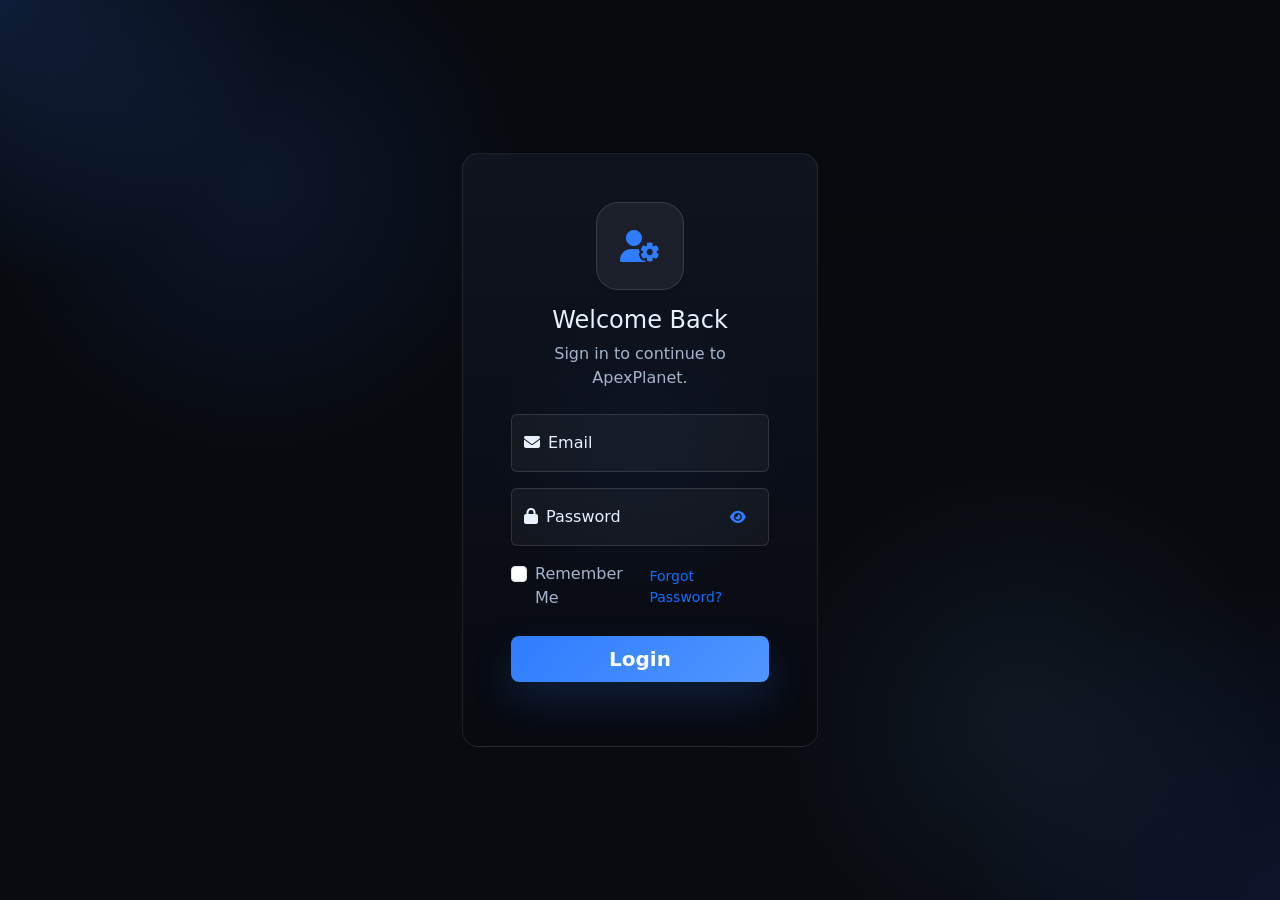
==== login.html @ 897d1770 "Created responsive login page" ====
<!DOCTYPE html>
<html lang="en">
<head>
  <meta charset="UTF-8" />
  <meta name="viewport" content="width=device-width, initial-scale=1.0" />
  <title>Login | ApexPlanet</title>
  <link href="https://cdn.jsdelivr.net/npm/bootstrap@5.3.3/dist/css/bootstrap.min.css" rel="stylesheet" integrity="sha384-8n8mljMxnsdNRcJ/NeDk9iOM0NJL8x9wV8rcc+K9P9r+koaTML5+pUoRhW11BxqC" crossorigin="anonymous" />
  <link rel="stylesheet" href="https://cdnjs.cloudflare.com/ajax/libs/font-awesome/6.4.0/css/all.min.css" integrity="sha512-p1PcV1CUO/pW0VDYDbL1S4jJ5naC4DXcWuzSQm2nXrX5lWJ+WcRNoA8Mh9UYV1HZ0c8vGjFjB2pzYOkTBGX60A==" crossorigin="anonymous" referrerpolicy="no-referrer" />
  <link rel="stylesheet" href="login.css" />
</head>
<body>
  <main class="login-page min-vh-100 d-flex align-items-center">
    <div class="container">
      <div class="row justify-content-center">
        <div class="col-xl-4 col-lg-5 col-md-7">
          <div class="login-card p-4 p-md-5 rounded-4 shadow-xl">
            <div class="text-center mb-4">
              <div class="avatar shadow-sm mb-3">
                <i class="fa-solid fa-user-gear fa-2x"></i>
              </div>
              <h1 class="h4 mb-2">Welcome Back</h1>
              <p class="text-muted mb-0">Sign in to continue to ApexPlanet.</p>
            </div>

            <form id="loginForm" novalidate>
              <div class="mb-3 form-floating">
                <input type="email" class="form-control form-control-dark" id="loginEmail" placeholder="Email" required maxlength="80" />
                <label for="loginEmail"><i class="fa-solid fa-envelope me-2"></i>Email</label>
                <div class="invalid-feedback">Please enter a valid email address.</div>
              </div>

              <div class="mb-3 form-floating position-relative">
                <input type="password" class="form-control form-control-dark" id="loginPassword" placeholder="Password" required minlength="8" maxlength="32" />
                <label for="loginPassword"><i class="fa-solid fa-lock me-2"></i>Password</label>
                <button type="button" class="btn btn-sm btn-link text-decoration-none password-toggle" aria-label="Toggle password visibility">
                  <i class="fa-solid fa-eye"></i>
                </button>
                <div class="invalid-feedback">Password must be 8-32 characters.</div>
              </div>

              <div class="d-flex justify-content-between align-items-center mb-4">
                <div class="form-check">
                  <input class="form-check-input" type="checkbox" id="rememberMe" />
                  <label class="form-check-label text-muted" for="rememberMe">Remember Me</label>
                </div>
                <a href="#" class="text-primary small text-decoration-none">Forgot Password?</a>
              </div>

              <div class="d-grid mb-3">
                <button type="submit" class="btn btn-primary btn-lg fw-semibold">Login</button>
              </div>

              <div id="loginAlert" class="alert d-none" role="alert"></div>
            </form>
          </div>
        </div>
      </div>
    </div>
  </main>

  <script src="https://cdn.jsdelivr.net/npm/bootstrap@5.3.3/dist/js/bootstrap.bundle.min.js" integrity="sha384-ENjdO4Dr2bkBIFxQpeoK18m1NQ5+31N6c3q3up0K8Y5QnN3G5p+E5oz9BS+ZgTnh" crossorigin="anonymous"></script>
  <script src="login.js"></script>
</body>
</html>
---- login.css ----
:root {
  --bg: #090b10;
  --surface: rgba(255, 255, 255, 0.06);
  --surface-strong: rgba(255, 255, 255, 0.12);
  --text: #e9f1ff;
  --muted: #a5b4cc;
  --accent: #2f7cff;
}

* {
  box-sizing: border-box;
}

body {
  margin: 0;
  min-height: 100vh;
  background: radial-gradient(circle at top left, rgba(47, 124, 255, 0.18), transparent 18%),
    radial-gradient(circle at bottom right, rgba(30, 74, 190, 0.16), transparent 20%),
    linear-gradient(180deg, #07090d 0%, #090b10 100%);
  color: var(--text);
  font-family: Inter, system-ui, -apple-system, BlinkMacSystemFont, "Segoe UI", sans-serif;
}

.login-page {
  position: relative;
}

.login-page::before {
  content: "";
  position: absolute;
  inset: 0;
  background: radial-gradient(circle at 20% 20%, rgba(47, 124, 255, 0.12), transparent 22%),
    radial-gradient(circle at 80% 80%, rgba(96, 186, 255, 0.08), transparent 20%);
  pointer-events: none;
}

.login-card {
  position: relative;
  background: linear-gradient(180deg, rgba(15, 20, 31, 0.98), rgba(8, 10, 16, 0.96));
  border: 1px solid rgba(255, 255, 255, 0.09);
  backdrop-filter: blur(18px);
  -webkit-backdrop-filter: blur(18px);
  overflow: hidden;
  animation: fadeInUp 0.9s ease both;
}

.login-card::before {
  content: "";
  position: absolute;
  inset: -40%;
  background: radial-gradient(circle, rgba(47, 124, 255, 0.08), transparent 24%);
  opacity: 0.65;
  pointer-events: none;
}

.login-card > * {
  position: relative;
  z-index: 1;
}

.avatar {
  width: 88px;
  height: 88px;
  display: inline-flex;
  align-items: center;
  justify-content: center;
  border-radius: 22px;
  background: rgba(255, 255, 255, 0.06);
  border: 1px solid rgba(255, 255, 255, 0.12);
}

.avatar i {
  color: var(--accent);
}

.form-control-dark {
  background: rgba(255, 255, 255, 0.04);
  border: 1px solid rgba(255, 255, 255, 0.12);
  color: var(--text);
  transition: border-color 0.25s ease, box-shadow 0.25s ease, transform 0.25s ease;
}

.form-control-dark:focus {
  outline: none;
  border-color: rgba(47, 124, 255, 0.75);
  box-shadow: 0 0 0 0.25rem rgba(47, 124, 255, 0.18);
  transform: translateY(-1px);
}

.password-toggle {
  position: absolute;
  top: 50%;
  right: 0.85rem;
  transform: translateY(-50%);
  color: var(--muted);
}

.password-toggle:hover {
  color: var(--accent);
}

.btn-primary {
  background: linear-gradient(135deg, var(--accent), #4f96ff);
  border: 0;
  box-shadow: 0 18px 40px rgba(47, 124, 255, 0.18);
}

.btn-primary:hover {
  filter: brightness(1.05);
}

.btn-link {
  color: var(--accent);
}

.btn-link:hover {
  text-decoration: none;
  color: #7da7ff;
}

.text-muted {
  color: var(--muted) !important;
}

.invalid-feedback {
  font-size: 0.95rem;
}

#loginAlert {
  position: relative;
  z-index: 1;
}

@keyframes fadeInUp {
  from {
    opacity: 0;
    transform: translateY(20px);
  }
  to {
    opacity: 1;
    transform: translateY(0);
  }
}

@media (max-width: 575.98px) {
  .login-card {
    padding: 2rem 1.5rem;
  }

  .avatar {
    width: 72px;
    height: 72px;
  }
}
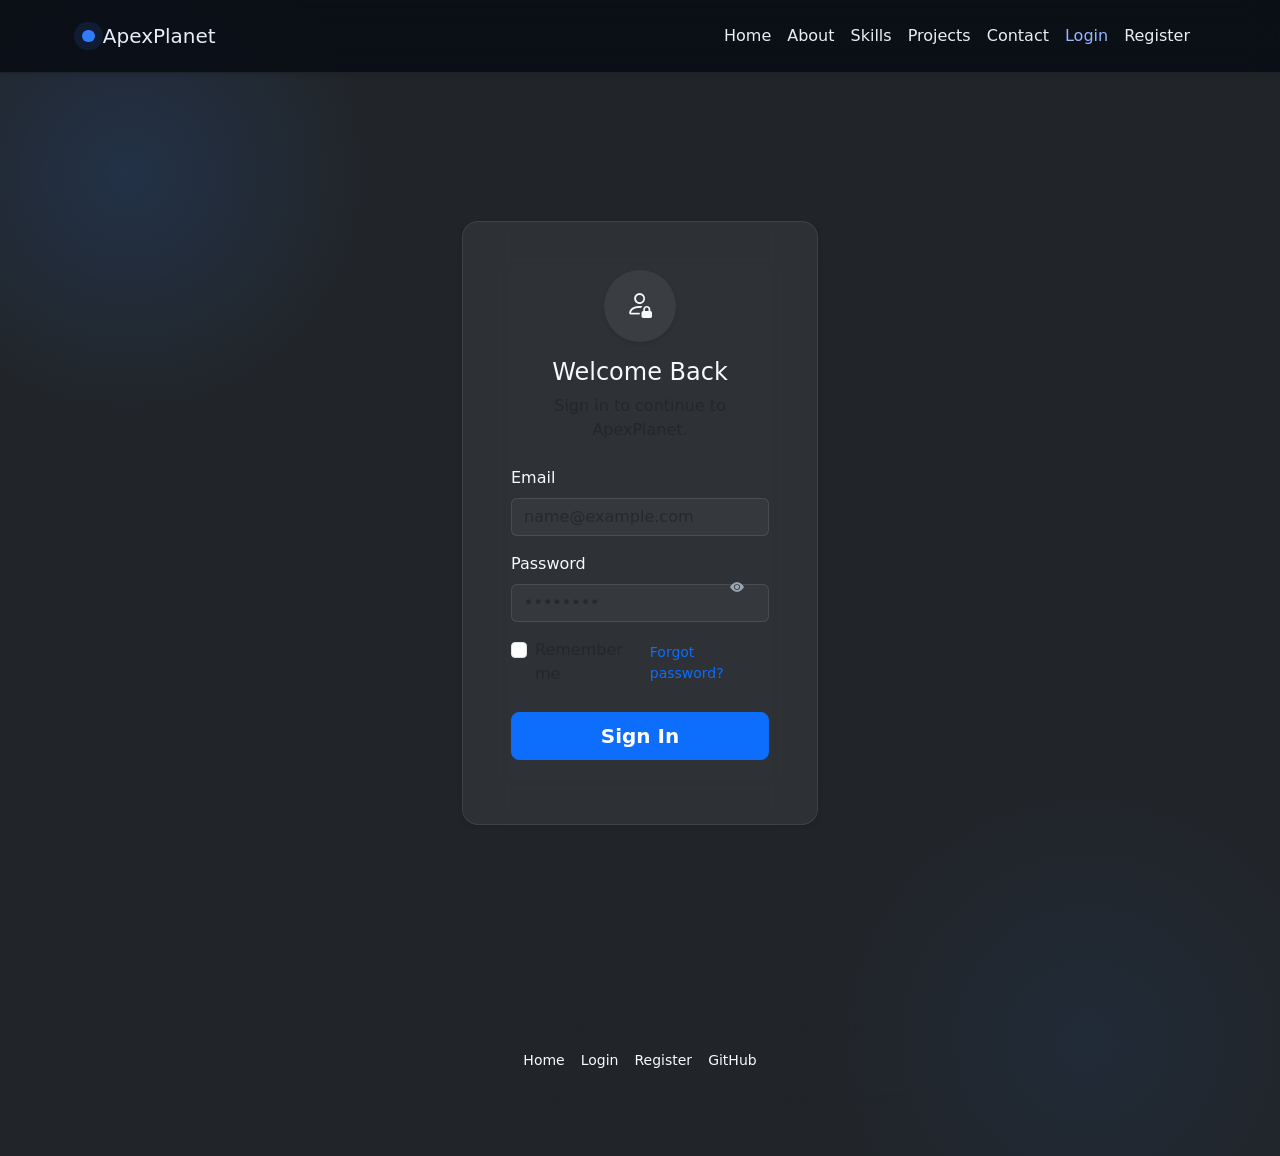
==== commit 14dbf0a3: "Refactored reusable UI components" ====
--- a/login.html
+++ b/login.html
@@ -1,56 +1,59 @@
-<!DOCTYPE html>
+﻿<!DOCTYPE html>
 <html lang="en">
 <head>
   <meta charset="UTF-8" />
   <meta name="viewport" content="width=device-width, initial-scale=1.0" />
   <title>Login | ApexPlanet</title>
+
   <link href="https://cdn.jsdelivr.net/npm/bootstrap@5.3.3/dist/css/bootstrap.min.css" rel="stylesheet" integrity="sha384-8n8mljMxnsdNRcJ/NeDk9iOM0NJL8x9wV8rcc+K9P9r+koaTML5+pUoRhW11BxqC" crossorigin="anonymous" />
-  <link rel="stylesheet" href="https://cdnjs.cloudflare.com/ajax/libs/font-awesome/6.4.0/css/all.min.css" integrity="sha512-p1PcV1CUO/pW0VDYDbL1S4jJ5naC4DXcWuzSQm2nXrX5lWJ+WcRNoA8Mh9UYV1HZ0c8vGjFjB2pzYOkTBGX60A==" crossorigin="anonymous" referrerpolicy="no-referrer" />
-  <link rel="stylesheet" href="login.css" />
+  <link href="https://cdn.jsdelivr.net/npm/bootstrap-icons@1.11.3/font/bootstrap-icons.css" rel="stylesheet" />
+  <link rel="stylesheet" href="css/style.css" />
 </head>
-<body>
+<body data-page="login" class="bg-dark text-light">
+  <div id="siteNav"></div>
+
   <main class="login-page min-vh-100 d-flex align-items-center">
     <div class="container">
       <div class="row justify-content-center">
         <div class="col-xl-4 col-lg-5 col-md-7">
-          <div class="login-card p-4 p-md-5 rounded-4 shadow-xl">
+          <div class="glass-panel auth-panel p-4 p-md-5 rounded-4 shadow-sm">
             <div class="text-center mb-4">
-              <div class="avatar shadow-sm mb-3">
-                <i class="fa-solid fa-user-gear fa-2x"></i>
+              <div class="avatar shadow-sm mb-3 d-inline-flex align-items-center justify-content-center rounded-circle" style="width:72px; height:72px; background:rgba(255,255,255,0.06);">
+                <i class="bi bi-person-lock fs-3"></i>
               </div>
               <h1 class="h4 mb-2">Welcome Back</h1>
               <p class="text-muted mb-0">Sign in to continue to ApexPlanet.</p>
             </div>
 
-            <form id="loginForm" novalidate>
-              <div class="mb-3 form-floating">
-                <input type="email" class="form-control form-control-dark" id="loginEmail" placeholder="Email" required maxlength="80" />
-                <label for="loginEmail"><i class="fa-solid fa-envelope me-2"></i>Email</label>
+            <form id="loginForm" class="mt-4" novalidate>
+              <div class="mb-3 position-relative">
+                <label for="loginEmail" class="form-label">Email</label>
+                <input type="email" class="form-control form-control-dark" id="loginEmail" placeholder="name@example.com" required maxlength="80" />
                 <div class="invalid-feedback">Please enter a valid email address.</div>
               </div>
 
-              <div class="mb-3 form-floating position-relative">
-                <input type="password" class="form-control form-control-dark" id="loginPassword" placeholder="Password" required minlength="8" maxlength="32" />
-                <label for="loginPassword"><i class="fa-solid fa-lock me-2"></i>Password</label>
+              <div class="mb-3 position-relative">
+                <label for="loginPassword" class="form-label">Password</label>
+                <input type="password" class="form-control form-control-dark password-field" id="loginPassword" placeholder="••••••••" required minlength="6" maxlength="32" />
                 <button type="button" class="btn btn-sm btn-link text-decoration-none password-toggle" aria-label="Toggle password visibility">
-                  <i class="fa-solid fa-eye"></i>
+                  <i class="bi bi-eye-fill"></i>
                 </button>
-                <div class="invalid-feedback">Password must be 8-32 characters.</div>
+                <div class="invalid-feedback">Password must be at least 6 characters.</div>
               </div>
 
               <div class="d-flex justify-content-between align-items-center mb-4">
                 <div class="form-check">
                   <input class="form-check-input" type="checkbox" id="rememberMe" />
-                  <label class="form-check-label text-muted" for="rememberMe">Remember Me</label>
+                  <label class="form-check-label text-muted" for="rememberMe">Remember me</label>
                 </div>
-                <a href="#" class="text-primary small text-decoration-none">Forgot Password?</a>
+                <a href="#" class="text-primary small text-decoration-none">Forgot password?</a>
               </div>
 
               <div class="d-grid mb-3">
-                <button type="submit" class="btn btn-primary btn-lg fw-semibold">Login</button>
+                <button id="loginSubmit" type="submit" class="btn btn-primary btn-lg fw-semibold">Sign In</button>
               </div>
 
-              <div id="loginAlert" class="alert d-none" role="alert"></div>
+              <div id="loginStatus" class="small text-muted"></div>
             </form>
           </div>
         </div>
@@ -58,7 +61,9 @@
     </div>
   </main>
 
-  <script src="https://cdn.jsdelivr.net/npm/bootstrap@5.3.3/dist/js/bootstrap.bundle.min.js" integrity="sha384-ENjdO4Dr2bkBIFxQpeoK18m1NQ5+31N6c3q3up0K8Y5QnN3G5p+E5oz9BS+ZgTnh" crossorigin="anonymous"></script>
-  <script src="login.js"></script>
+  <div id="siteFooter"></div>
+
+  <script src="https://cdn.jsdelivr.net/npm/bootstrap@5.3.3/dist/js/bootstrap.bundle.min.js" integrity="sha384-ENjdO4Dr2bkBIFxQpeoK18m1NQ5+31N6c3q3up0K8Y5QnN3G5p+E5oz9BS+ZgTnh" crossorigin="anonymous" defer></script>
+  <script src="js/components.js" defer></script>
 </body>
-</html>+</html>
--- a/css/style.css
+++ b/css/style.css
@@ -0,0 +1,288 @@
+:root {
+  --bg: #090b10;
+  --surface: rgba(255, 255, 255, 0.06);
+  --surface-strong: rgba(255, 255, 255, 0.1);
+  --surface-contrast: rgba(255, 255, 255, 0.12);
+  --text: #e8eef8;
+  --muted: #9aa6b2;
+  --primary: #2f7cff;
+  --primary-soft: rgba(47, 124, 255, 0.18);
+  --secondary: #54618f;
+  --border: rgba(255, 255, 255, 0.08);
+  --shadow: 0 24px 60px rgba(0, 0, 0, 0.32);
+}
+
+* {
+  box-sizing: border-box;
+}
+
+html {
+  scroll-behavior: smooth;
+}
+
+body {
+  margin: 0;
+  min-height: 100%;
+  color: var(--text);
+  background: radial-gradient(circle at 10% 15%, rgba(47, 124, 255, 0.14), transparent 16%),
+    radial-gradient(circle at 85% 90%, rgba(28, 95, 218, 0.08), transparent 18%),
+    var(--bg);
+  font-family: Inter, system-ui, -apple-system, BlinkMacSystemFont, "Segoe UI", sans-serif;
+}
+
+img {
+  max-width: 100%;
+  display: block;
+}
+
+a {
+  color: inherit;
+}
+
+button,
+input,
+textarea {
+  font: inherit;
+}
+
+.page-shell {
+  position: relative;
+}
+
+.section {
+  position: relative;
+  padding: 3.5rem 0;
+}
+
+.section + .section {
+  padding-top: 2rem;
+}
+
+.section-title {
+  margin-bottom: 1.5rem;
+}
+
+.hero-section {
+  min-height: calc(100vh - 82px);
+  padding-top: 4rem;
+  padding-bottom: 4rem;
+}
+
+.hero-section::before,
+.section::before {
+  content: "";
+  position: absolute;
+  inset: 0;
+  pointer-events: none;
+  background: radial-gradient(circle at top left, rgba(47, 124, 255, 0.08), transparent 25%),
+    radial-gradient(circle at bottom right, rgba(47, 124, 255, 0.04), transparent 25%);
+}
+
+.eyebrow {
+  display: inline-flex;
+  align-items: center;
+  gap: 0.5rem;
+  color: var(--primary);
+  text-transform: uppercase;
+  letter-spacing: 0.24em;
+  font-size: 0.76rem;
+  margin-bottom: 1rem;
+}
+
+.glass-panel,
+.card-surface,
+.form-shell {
+  background: linear-gradient(180deg, rgba(255, 255, 255, 0.06), rgba(255, 255, 255, 0.03));
+  border: 1px solid var(--border);
+  box-shadow: var(--shadow);
+  backdrop-filter: blur(22px);
+  -webkit-backdrop-filter: blur(22px);
+}
+
+.card-surface {
+  transition: transform 0.28s ease, box-shadow 0.28s ease, border-color 0.28s ease;
+}
+
+.card-surface:hover {
+  transform: translateY(-6px);
+  box-shadow: 0 34px 80px rgba(0, 0, 0, 0.38);
+  border-color: rgba(47, 124, 255, 0.2);
+}
+
+.hero-visual {
+  max-width: 520px;
+  margin: 0 auto;
+  animation: floatY 7s ease-in-out infinite;
+}
+
+.hero-visual img {
+  border-radius: 1.5rem;
+  border: 1px solid rgba(255, 255, 255, 0.08);
+}
+
+.scroll-indicator {
+  position: fixed;
+  inset: 0 0 auto 0;
+  height: 5px;
+  z-index: 1100;
+  background: rgba(255, 255, 255, 0.05);
+}
+
+.scroll-indicator > div {
+  height: 100%;
+  width: 0;
+  background: linear-gradient(90deg, var(--primary), #75a7ff);
+  transition: width 0.14s ease;
+}
+
+.animated-btn {
+  position: relative;
+  overflow: hidden;
+  border: 1px solid rgba(255, 255, 255, 0.08);
+  transition: transform 0.25s ease, box-shadow 0.25s ease;
+}
+
+.animated-btn::after {
+  content: "";
+  position: absolute;
+  inset: 0;
+  background: linear-gradient(90deg, rgba(255, 255, 255, 0.08), transparent);
+  transform: translateX(-100%);
+  transition: transform 0.45s ease;
+}
+
+.brand-dot {
+  width: 0.8rem;
+  height: 0.8rem;
+  border-radius: 50%;
+  background: var(--primary);
+  box-shadow: 0 0 0 8px rgba(47, 124, 255, 0.12);
+}
+
+.auth-panel {
+  background: rgba(255, 255, 255, 0.06);
+  border: 1px solid rgba(255, 255, 255, 0.08);
+}
+
+.shadow-xl {
+  box-shadow: 0 30px 90px rgba(0, 0, 0, 0.35) !important;
+}
+
+.glass-card {
+  background: rgba(255, 255, 255, 0.05);
+}
+
+.animated-btn:hover {
+  transform: translateY(-2px);
+  box-shadow: 0 18px 40px rgba(47, 124, 255, 0.2);
+}
+
+.animated-btn:hover::after {
+  transform: translateX(0);
+}
+
+.form-control-dark {
+  background: rgba(255, 255, 255, 0.04);
+  border: 1px solid rgba(255, 255, 255, 0.1);
+  color: var(--text);
+  transition: border-color 0.25s ease, box-shadow 0.25s ease;
+}
+
+.form-control-dark:focus {
+  outline: none;
+  border-color: rgba(47, 124, 255, 0.65);
+  box-shadow: 0 0 0 0.25rem rgba(47, 124, 255, 0.16);
+}
+
+.password-toggle {
+  position: absolute;
+  top: 50%;
+  right: 1rem;
+  transform: translateY(-50%);
+  color: var(--muted);
+}
+
+.password-toggle:hover {
+  color: var(--primary);
+}
+
+.reveal {
+  opacity: 0;
+  transform: translateY(24px);
+  transition: opacity 0.75s ease, transform 0.75s ease;
+}
+
+.reveal.visible {
+  opacity: 1;
+  transform: translateY(0);
+}
+
+.reveal.delay-1 {
+  transition-delay: 0.12s;
+}
+
+.reveal.delay-2 {
+  transition-delay: 0.24s;
+}
+
+.reveal.delay-3 {
+  transition-delay: 0.36s;
+}
+
+.navbar {
+  background: rgba(10, 14, 21, 0.92);
+  border-bottom: 1px solid rgba(255, 255, 255, 0.08);
+  backdrop-filter: blur(14px);
+}
+
+.navbar-brand,
+.navbar-nav .nav-link {
+  color: var(--text) !important;
+}
+
+.navbar-nav .nav-link:hover,
+.navbar-nav .nav-link.active {
+  color: #96b7ff !important;
+}
+
+.hero-section h1 {
+  font-size: clamp(2.4rem, 4vw, 4rem);
+  line-height: 1.02;
+}
+
+@keyframes floatY {
+  0%,
+  100% {
+    transform: translateY(0);
+  }
+  50% {
+    transform: translateY(-10px);
+  }
+}
+
+@media (min-width: 768px) {
+  .section {
+    padding: 5rem 0;
+  }
+}
+
+@media (max-width: 991.98px) {
+  .hero-section {
+    padding-top: 3rem;
+    padding-bottom: 3rem;
+  }
+}
+
+@media (max-width: 575.98px) {
+  .section {
+    padding: 2.5rem 0;
+  }
+
+  .hero-section {
+    min-height: auto;
+  }
+
+  .password-toggle {
+    right: 0.75rem;
+  }
+}
